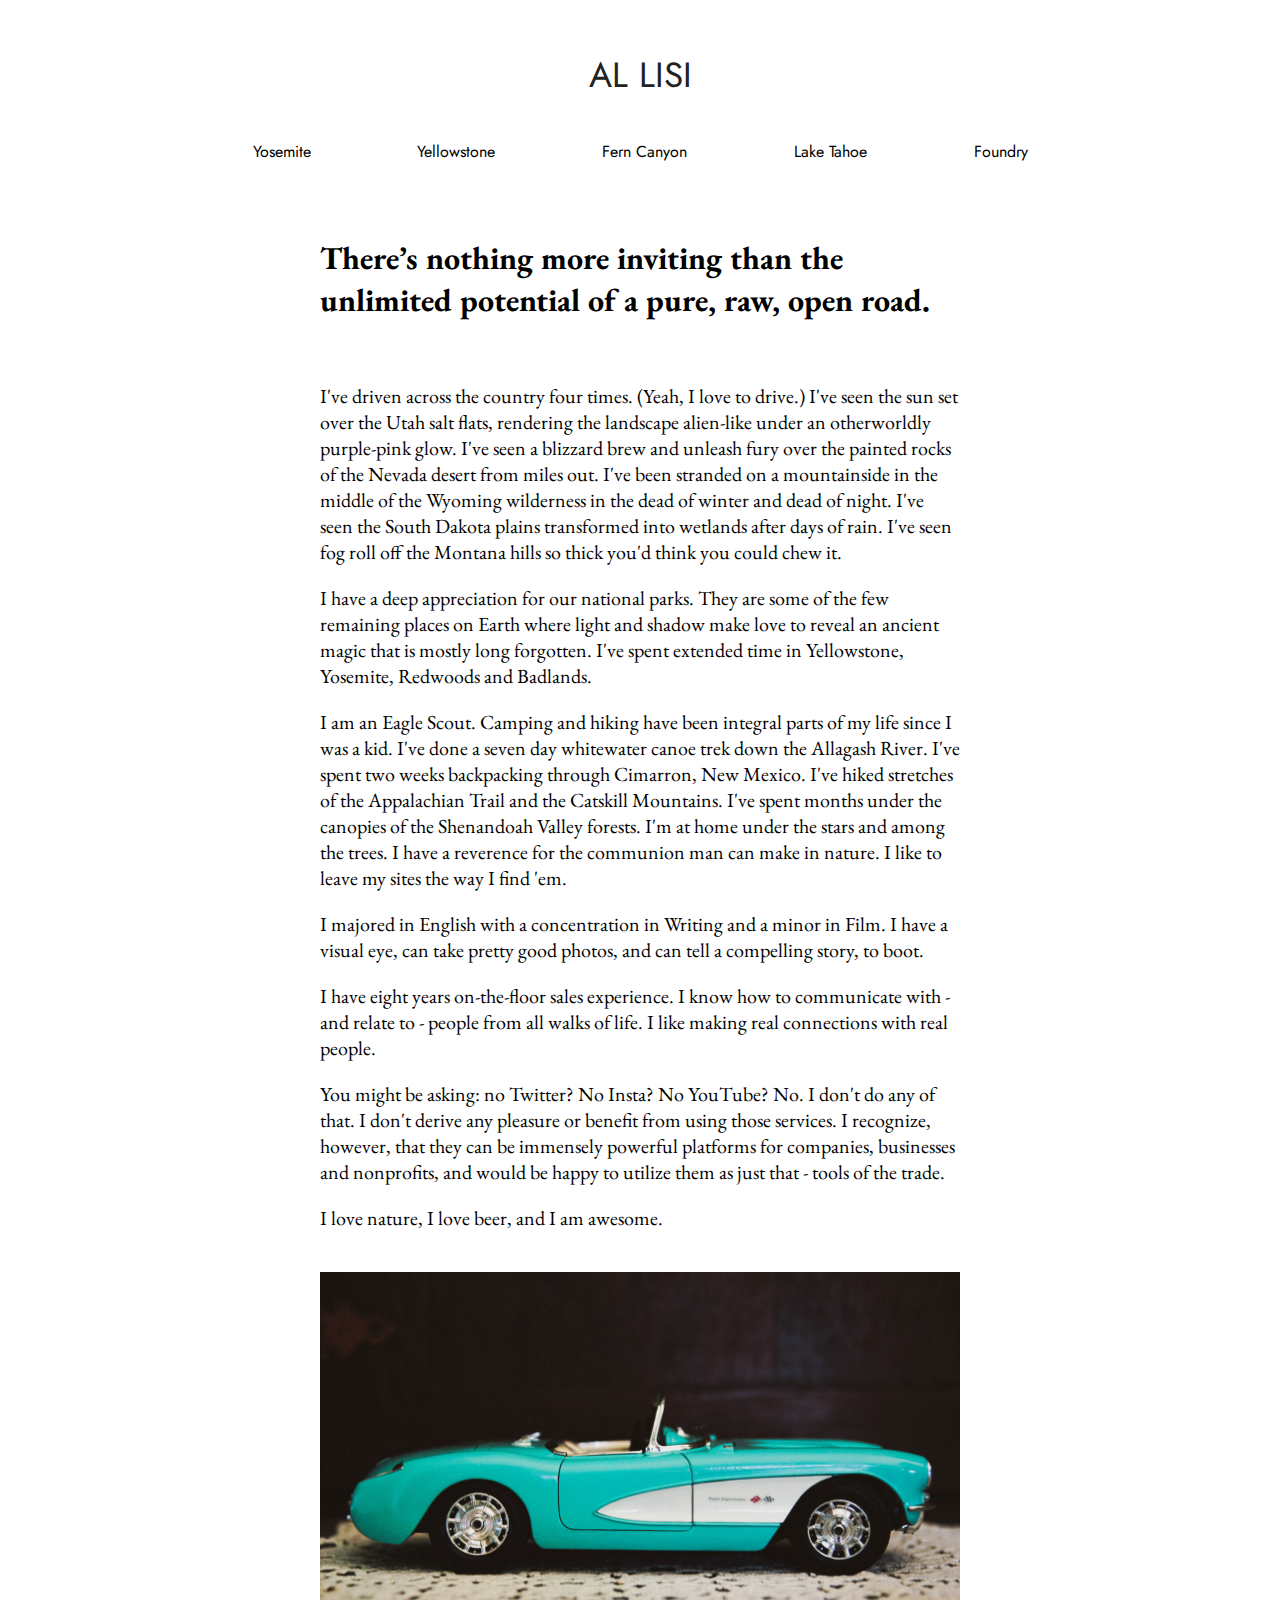
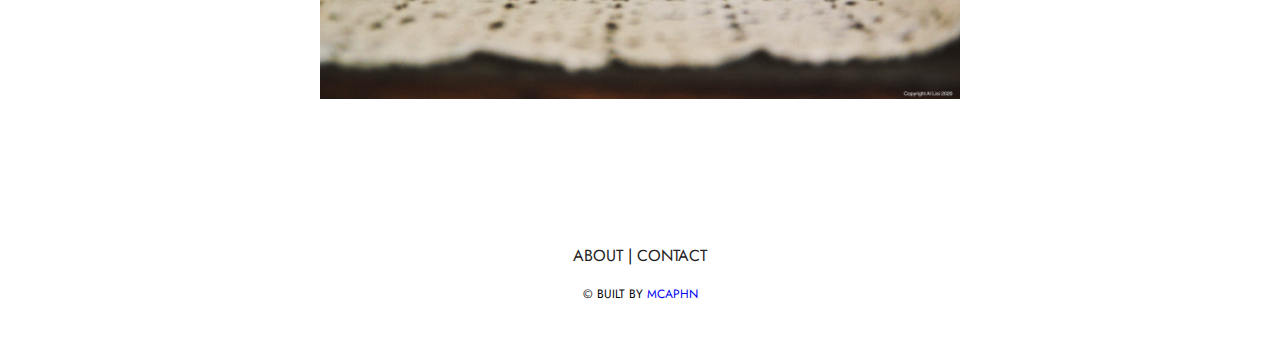
==== about.html @ ab4586b2 "revert back to html" ====
<!DOCTYPE html>
<html lang="en">
  <head>
    <meta http-equiv="Content-Type" content="text/html; charset=UTF-8" />
    <meta name="viewport" content="width=device-width, initial-scale=1.0" />
    <meta
      name="Yosemite Gallery"
      content="Al Lisi Photography Yosemite Gallery"
    />
    <link href="css/gallery.css" rel="stylesheet" />
    <link
      href="https://fonts.googleapis.com/css2?family=EB+Garamond&family=Jost&display=swap"
      rel="stylesheet"
    />
    <title>Al Lisi Photography</title>
  </head>

  <body>
    <header>
      <div class="banner-image-container"></div>
      <div class="navbar">
        <a href="index.html" class="name">AL LISI</a>
      </div>
    </header>

    <div class="secondary-navbar">
      <div class="min-nav">
        <div class="button" id="button">Gallery &#9662;</div>
      </div>
      <div class="gallery-links hide" id="dropdown">
        <a href="yosemite.php">Yosemite</a>
        <a href="yellowstone.php">Yellowstone</a>
        <a href="ferncanyon.php">Fern Canyon</a>
        <a href="laketahoe.php">Lake Tahoe</a>
        <a href="foundry.php">Foundry</a>
      </div>
    </div>

    <div class="text">
      <h1>
        There’s nothing more inviting than the unlimited potential of a pure,
        raw, open road.
      </h1>
      <br />
      <p>
        I've driven across the country four times. (Yeah, I love to drive.) I've
        seen the sun set over the Utah salt flats, rendering the landscape
        alien-like under an otherworldly purple-pink glow. I've seen a blizzard
        brew and unleash fury over the painted rocks of the Nevada desert from
        miles out. I've been stranded on a mountainside in the middle of the
        Wyoming wilderness in the dead of winter and dead of night. I've seen
        the South Dakota plains transformed into wetlands after days of rain.
        I've seen fog roll off the Montana hills so thick you'd think you could
        chew it.
      </p>
      <p>
        I have a deep appreciation for our national parks. They are some of the
        few remaining places on Earth where light and shadow make love to reveal
        an ancient magic that is mostly long forgotten. I've spent extended time
        in Yellowstone, Yosemite, Redwoods and Badlands.
      </p>
      <p>
        I am an Eagle Scout. Camping and hiking have been integral parts of my
        life since I was a kid. I've done a seven day whitewater canoe trek down
        the Allagash River. I've spent two weeks backpacking through Cimarron,
        New Mexico. I've hiked stretches of the Appalachian Trail and the
        Catskill Mountains. I've spent months under the canopies of the
        Shenandoah Valley forests. I'm at home under the stars and among the
        trees. I have a reverence for the communion man can make in nature. I
        like to leave my sites the way I find 'em.
      </p>
      <p>
        I majored in English with a concentration in Writing and a minor in
        Film. I have a visual eye, can take pretty good photos, and can tell a
        compelling story, to boot.
      </p>
      <p>
        I have eight years on-the-floor sales experience. I know how to
        communicate with - and relate to - people from all walks of life. I like
        making real connections with real people.
      </p>
      <p>
        You might be asking: no Twitter? No Insta? No YouTube? No. I don't do
        any of that. I don't derive any pleasure or benefit from using those
        services. I recognize, however, that they can be immensely powerful
        platforms for companies, businesses and nonprofits, and would be happy
        to utilize them as just that - tools of the trade.
      </p>
      <p>I love nature, I love beer, and I am awesome.</p>
      <br />
      <img
        src="img/Background_.jpg"
        class="aboutpic"
        width="100%"
        height="100%"
        alt="A Toy Car"
      />
    </div>
    <br />

    <br />

    <footer>
      <div class="links-bar">
        <a href="about.html">About</a> |
        <a href="mailto:alnlisi4@gmail.com">Contact</a>
      </div>
      <br />
      &#169;
      <?php echo date("Y"); ?>
      Built by <a href="http://www.micaphan.com">MCAPHN</a>
    </footer>
    <script src="js/gallery.js"></script>
  </body>
</html>
---- css/gallery.css ----
* {
  box-sizing: border-box;
}

body {
  color: #000000;
  font-family: "Jost";
  font-size: 16px;
  margin: 30px auto;
}

header {
  margin: 0 auto;
  text-align: center;
  height: 100px;
}
/* --------------
   Link Styles
-----------------*/

a {
  text-decoration: none;
}

.links-bar {
  font-size: 16px;
}

.links-bar a,
.navbar a {
  color: #222222;
}

.secondary-navbar a,
.gallery-links a {
  color: #000000;
}

.links-bar a:hover,
.gallery-links a:hover,
.secondary-navbar a:hover,
.button:hover,
.hotlink {
  color: #e87f25;
  cursor: pointer;
}

/* --------------
   Header Styles
-----------------*/

.navbar {
  position: relative;
  top: -60px;
  color: #ffffff;
  max-width: 1250px;
  margin: 0 auto;
}

.name {
  font-size: 35px;
  text-transform: uppercase;
  line-height: 0;
}

.subtitle {
  letter-spacing: 0.13em;
  text-transform: uppercase;
}

.min-nav {
  background-color: #ffffff;
  text-align: center;

  display: flex;
  flex-direction: row;
  justify-content: space-around;
  margin: 5% 20% 7% 20%;
}

.button {
  margin: 0 30px;
}

.gallery-links {
  display: flex;
  background-color: #ffffff;
  box-shadow: rgb(0, 0, 0) 0px 7px 10px -5px;
  z-index: 1;
  flex-direction: column;
  text-align: center;
}

.hide {
  display: none;
}

.gallery-links a {
  margin: 20px 25px;
}

.banner-image-container {
  height: 100px;
}

footer {
  font-size: 12px;
  text-transform: uppercase;
  text-align: center;
  padding: 30px;
  margin: 0 auto;

  position: relative;
  bottom: 0;
}

/* -------------------
     GALLERY ITEMS
--------------------*/

.fg-gallery {
  margin: 0 auto;
  display: flex;
  flex-wrap: wrap;
  justify-content: center;
  max-width: 900px;
}

.fit {
  object-fit: cover;
  margin: 10px;
  width: 375px;
  height: 300px;
  /* box-shadow: rgb(0, 0, 0) 0px 2px 10px -5px; */
}

.fit:hover {
  box-shadow: rgb(0, 0, 0) 0px 2px 15px -5px;
  transform: scale(1.05, 1.05);
  cursor: pointer;
  transition: ease 0.5s;
}

#hide {
  visibility: hidden;
}

/*--------------------
       MODAL STYLES
----------------------*/

.modal {
  display: none;
  position: fixed;
  z-index: 1;
  padding-top: 100px;
  left: 0;
  top: 0;
  width: 100%;
  height: 100%;
  /* background-color: rgba(0, 0, 0, 0.9); */
  background: rgba(255, 255, 255, 0.5);
  -webkit-backdrop-filter: blur(10px);
  backdrop-filter: blur(10px);
}

/* Modal Content (Expanded Image) */

#expandedImg {
  margin: 0 auto;
  display: block;
  height: 90%;
  object-fit: contain;
  max-width: 90%;
}

.close {
  color: #000000;
  font-size: 40px;
  position: absolute;
  top: 15px;
  right: 35px;
}

.close:hover {
  cursor: pointer;
  color: #e87f25;
}

/* --------------
   ABOUT PAGE Styles
-----------------*/

.text {
  font-family: "Eb Garamond";
  margin: 8% 5%;
}

p {
  font-size: 20px;
}

@media only screen and (min-width: 770px) {
  .gallery-links a {
    margin: 0px 25px;
  }

  .gallery-links {
    position: relative;
    z-index: 0;
    display: none;
    top: 0;
    right: 0;
    /* background-color: #e2e2e2; */
    box-shadow: none;
    margin: 0 17%;
    padding: 10px 0;
    display: flex;
    flex-direction: row;
    justify-content: space-between;
  }

  .min-nav {
    display: none;
  }

  .secondary-navbar {
    /* background-color: #e2e2e2; */
    text-align: center;
    max-width: 1250px;
    margin: 0 auto;
  }
  .fg-gallery {
    margin-top: 50px;
  }

  .fit {
    margin: 20px;
    width: 250px;
    height: 200px;
    /* box-shadow: rgb(0, 0, 0) 0px 2px 10px -5px; */
  }
  /* ABOUT STYLE */
  .text {
    margin: 5% 25%;
  }
}
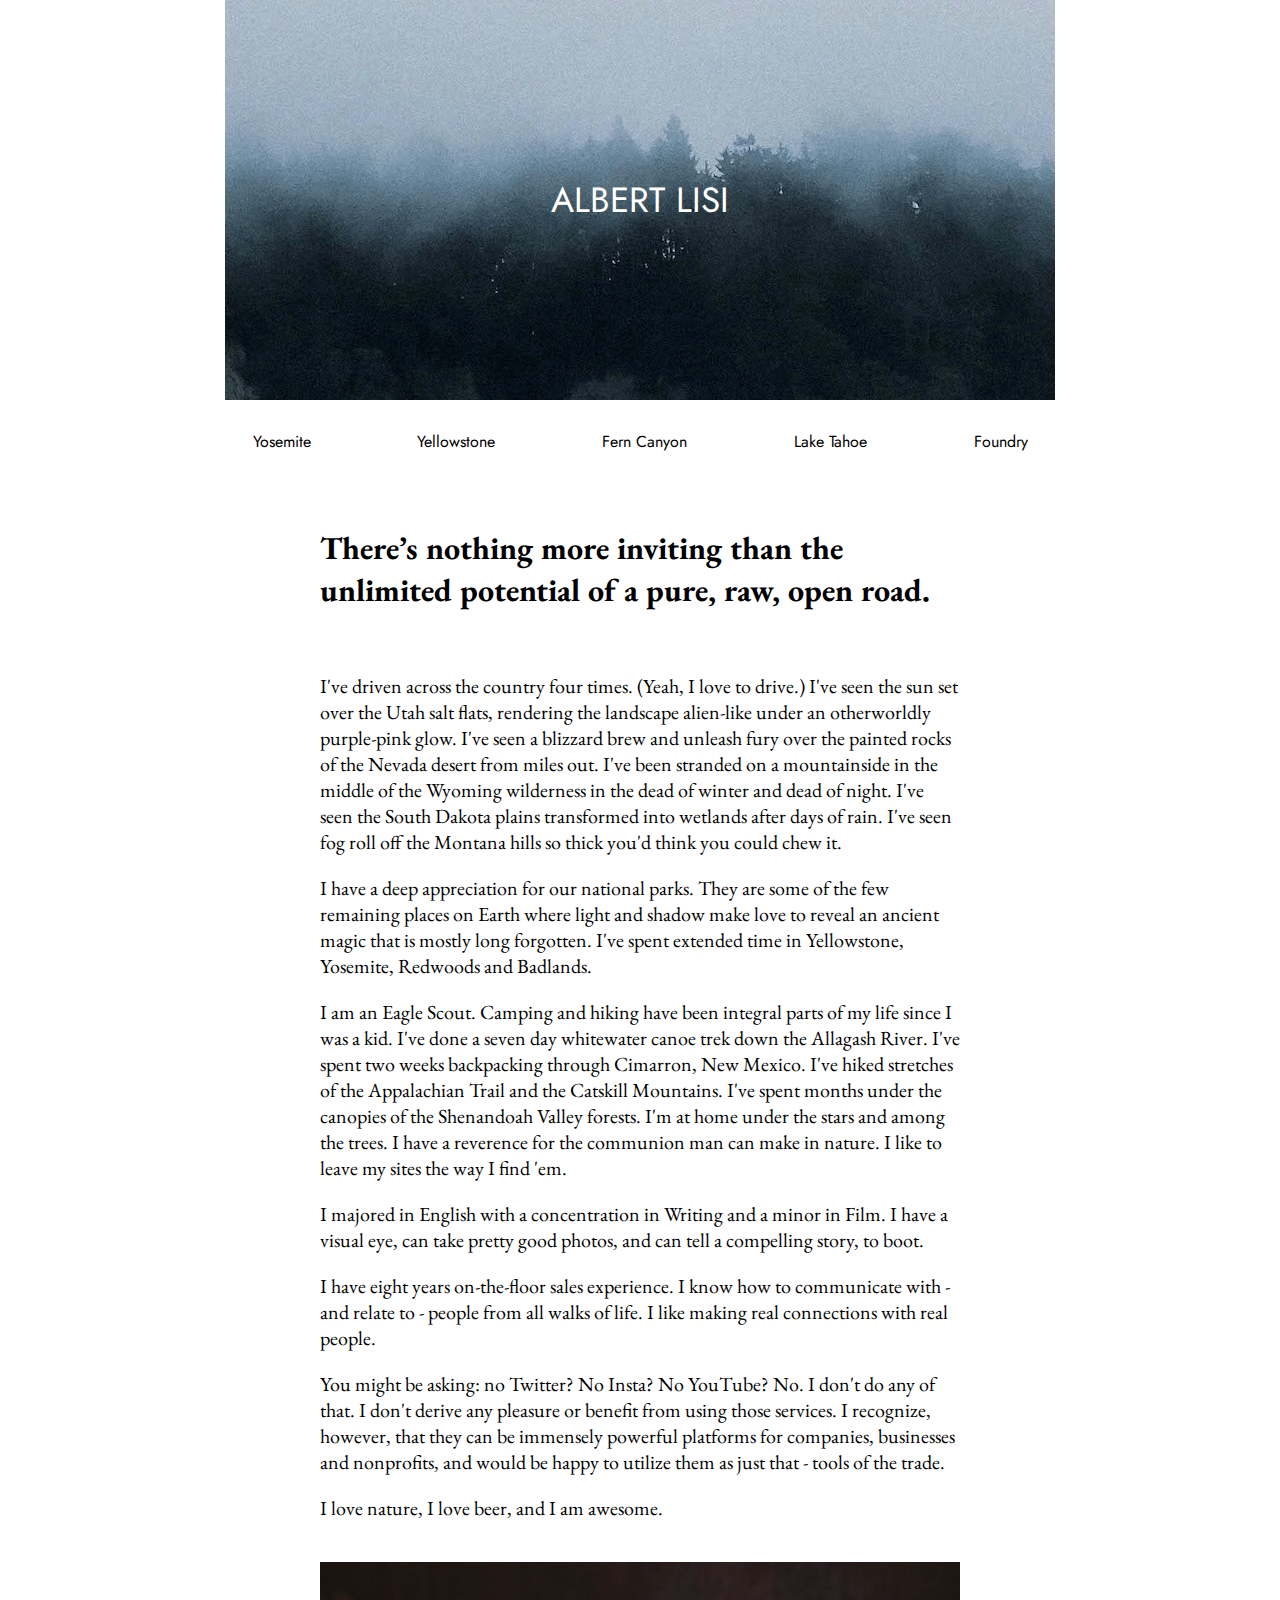
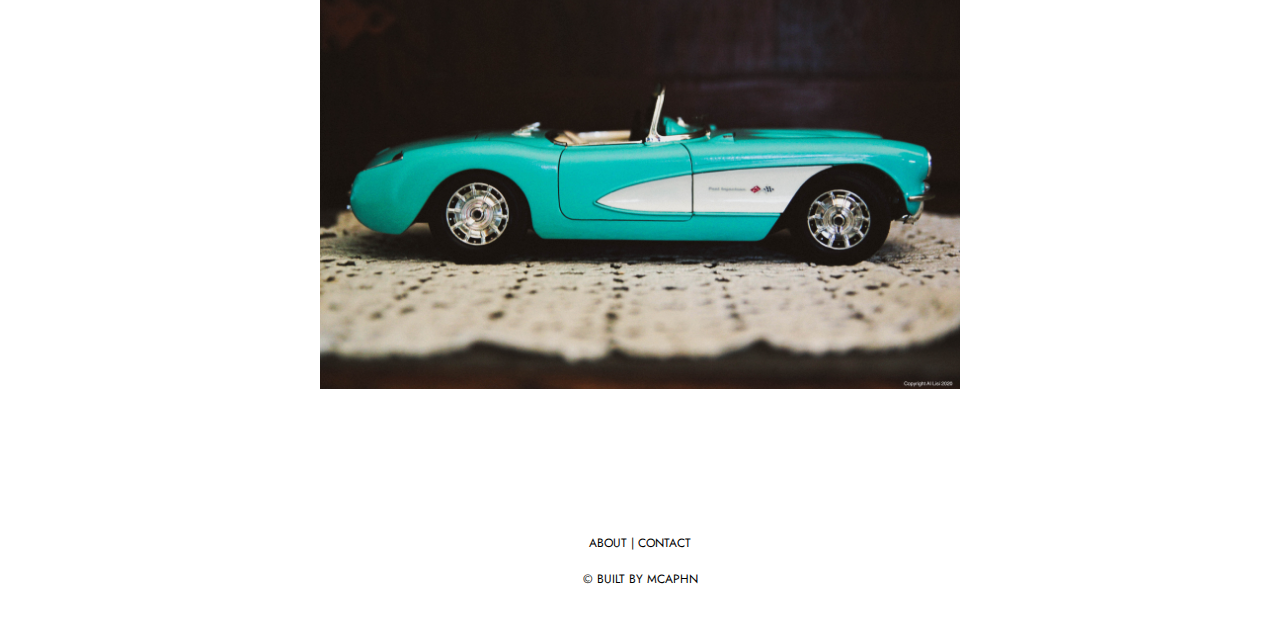
==== commit 880b3a20: "banner update" ====
--- a/about.html
+++ b/about.html
@@ -18,21 +18,20 @@
   <body>
     <header>
       <div class="banner-image-container"></div>
-      <div class="navbar">
-        <a href="index.html" class="name">AL LISI</a>
+      <div class="name">
+        ALBERT LISI
       </div>
     </header>
-
-    <div class="secondary-navbar">
+    <div class="navbar">
       <div class="min-nav">
         <div class="button" id="button">Gallery &#9662;</div>
       </div>
       <div class="gallery-links hide" id="dropdown">
-        <a href="yosemite.php">Yosemite</a>
-        <a href="yellowstone.php">Yellowstone</a>
-        <a href="ferncanyon.php">Fern Canyon</a>
-        <a href="laketahoe.php">Lake Tahoe</a>
-        <a href="foundry.php">Foundry</a>
+        <a href="yosemite.html">Yosemite</a>
+        <a href="yellowstone.html">Yellowstone</a>
+        <a href="ferncanyon.html">Fern Canyon</a>
+        <a href="laketahoe.html">Lake Tahoe</a>
+        <a href="foundry.html">Foundry</a>
       </div>
     </div>
 
--- a/css/gallery.css
+++ b/css/gallery.css
@@ -2,11 +2,13 @@
   box-sizing: border-box;
 }
 
-body {
+body,
+html {
+  margin: 0;
+  padding: 0;
   color: #000000;
   font-family: "Jost";
   font-size: 16px;
-  margin: 30px auto;
 }
 
 header {
@@ -20,27 +22,11 @@
 
 a {
   text-decoration: none;
-}
-
-.links-bar {
-  font-size: 16px;
-}
-
-.links-bar a,
-.navbar a {
-  color: #222222;
-}
-
-.secondary-navbar a,
-.gallery-links a {
   color: #000000;
 }
 
-.links-bar a:hover,
-.gallery-links a:hover,
-.secondary-navbar a:hover,
-.button:hover,
-.hotlink {
+a:hover,
+.button:hover {
   color: #e87f25;
   cursor: pointer;
 }
@@ -48,24 +34,19 @@
 /* --------------
    Header Styles
 -----------------*/
-
-.navbar {
-  position: relative;
-  top: -60px;
-  color: #ffffff;
-  max-width: 1250px;
-  margin: 0 auto;
-}
-
+header {
+  height: 400px;
+  max-width: 830px;
+}
 .name {
   font-size: 35px;
+  color: #ffffff;
   text-transform: uppercase;
-  line-height: 0;
-}
-
-.subtitle {
-  letter-spacing: 0.13em;
-  text-transform: uppercase;
+  background-image: url("../img/banner-img.jpg");
+  height: 400px;
+  display: flex;
+  justify-content: center;
+  align-items: center;
 }
 
 .min-nav {
@@ -97,10 +78,6 @@
 
 .gallery-links a {
   margin: 20px 25px;
-}
-
-.banner-image-container {
-  height: 100px;
 }
 
 footer {
@@ -131,7 +108,6 @@
   margin: 10px;
   width: 375px;
   height: 300px;
-  /* box-shadow: rgb(0, 0, 0) 0px 2px 10px -5px; */
 }
 
 .fit:hover {
@@ -224,8 +200,8 @@
     display: none;
   }
 
-  .secondary-navbar {
-    /* background-color: #e2e2e2; */
+  .navbar {
+    padding-top: 20px;
     text-align: center;
     max-width: 1250px;
     margin: 0 auto;
